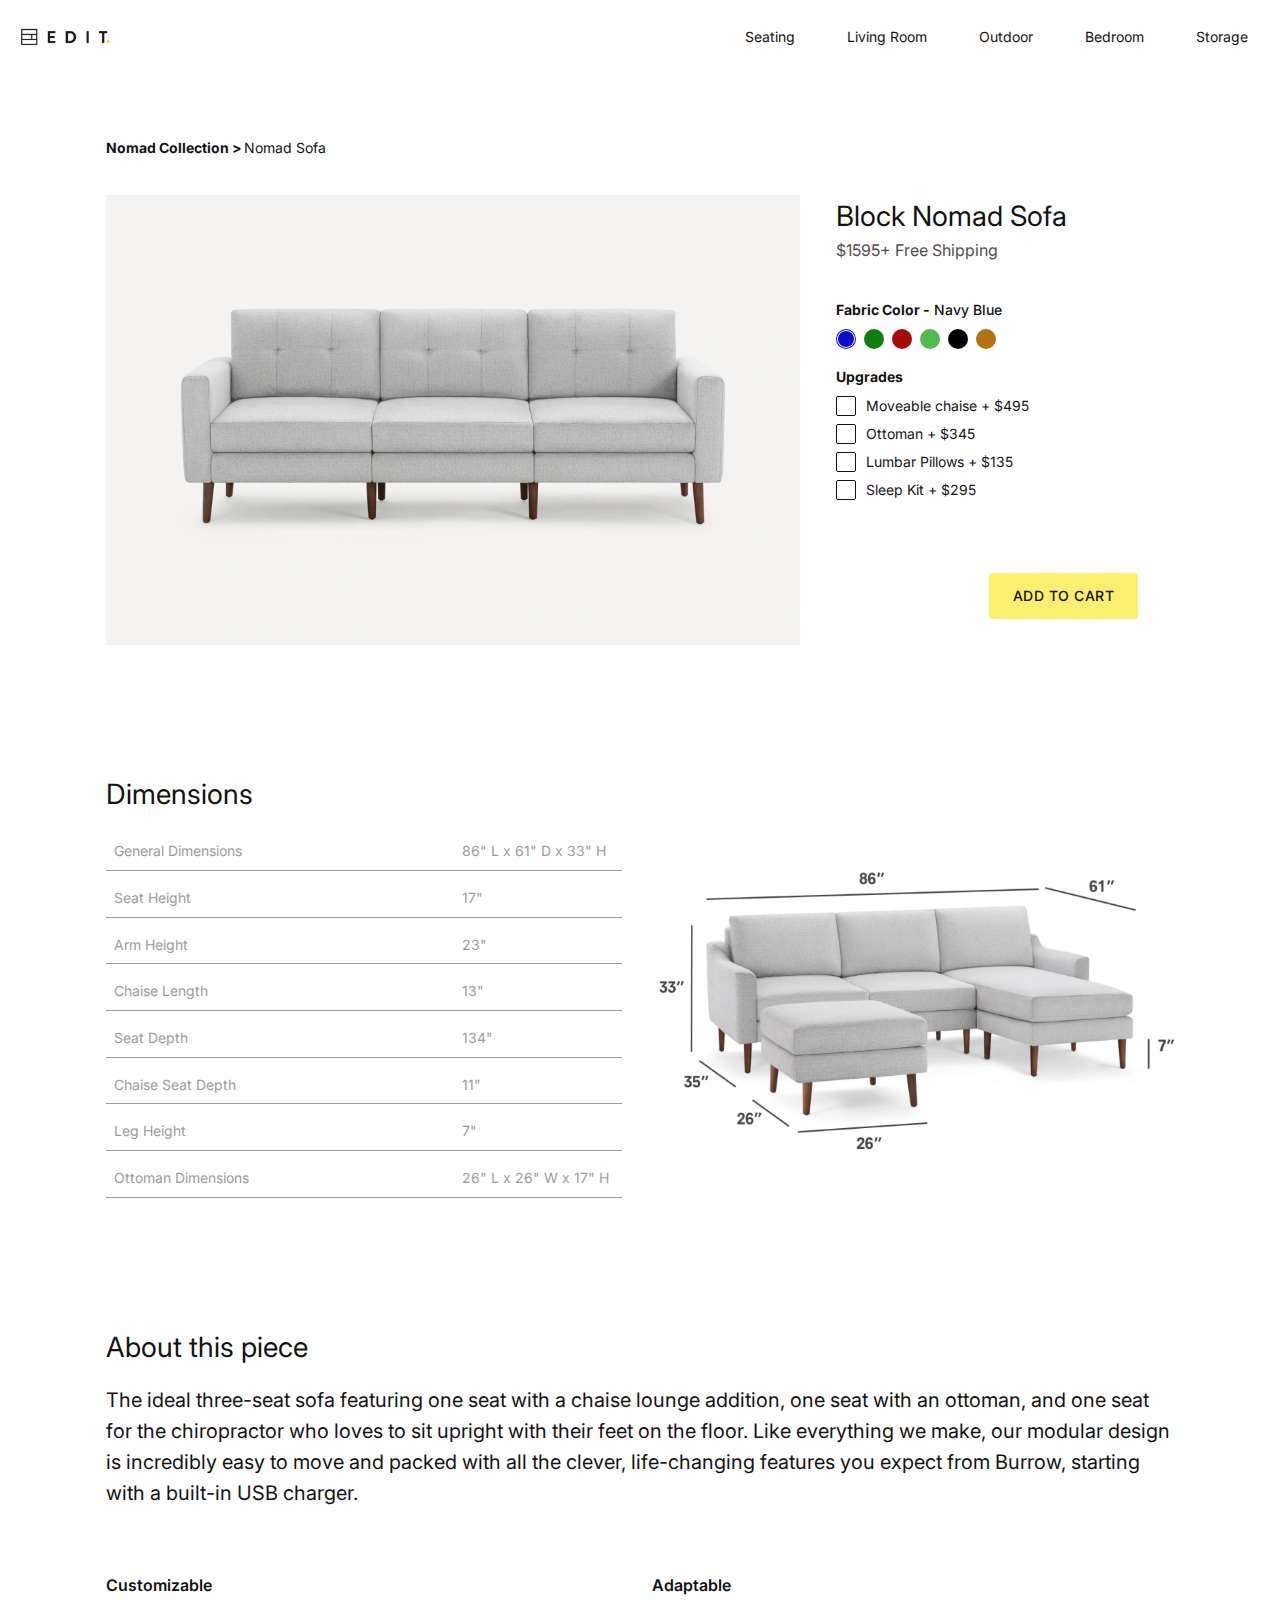
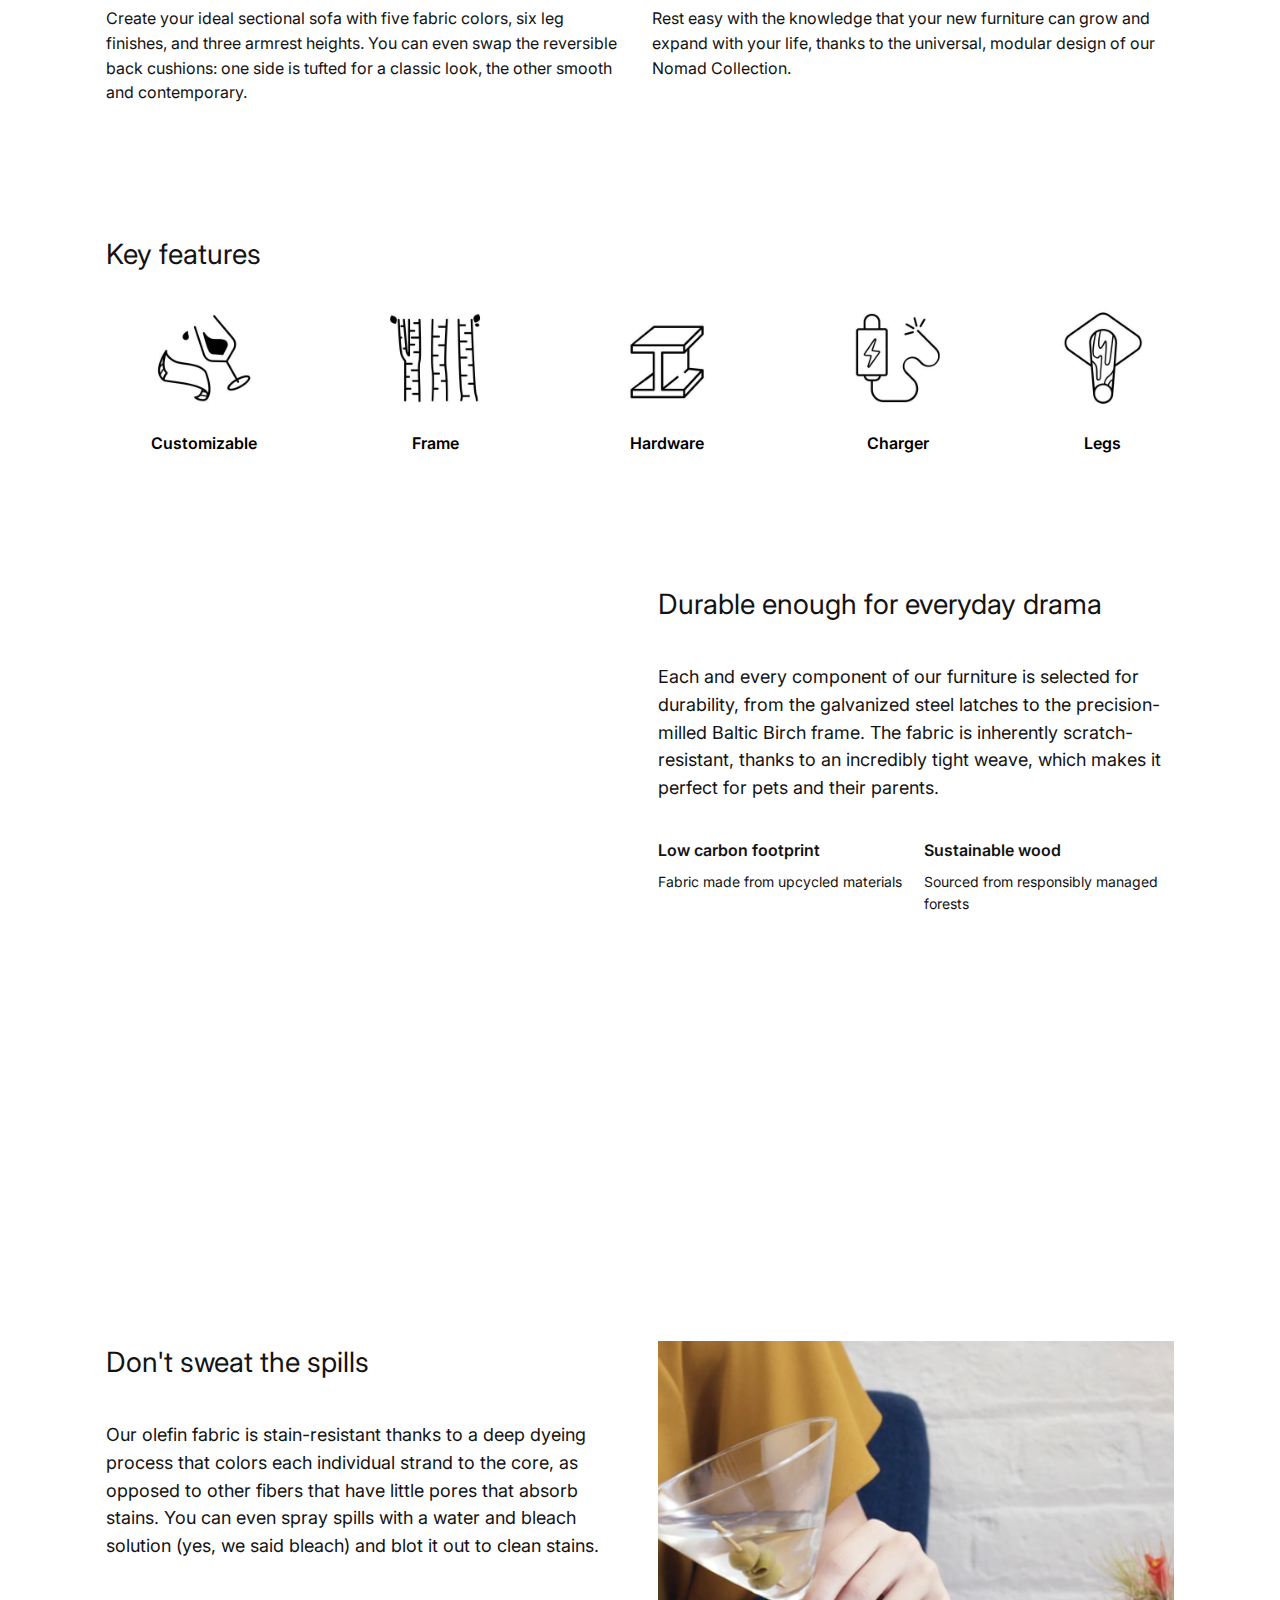
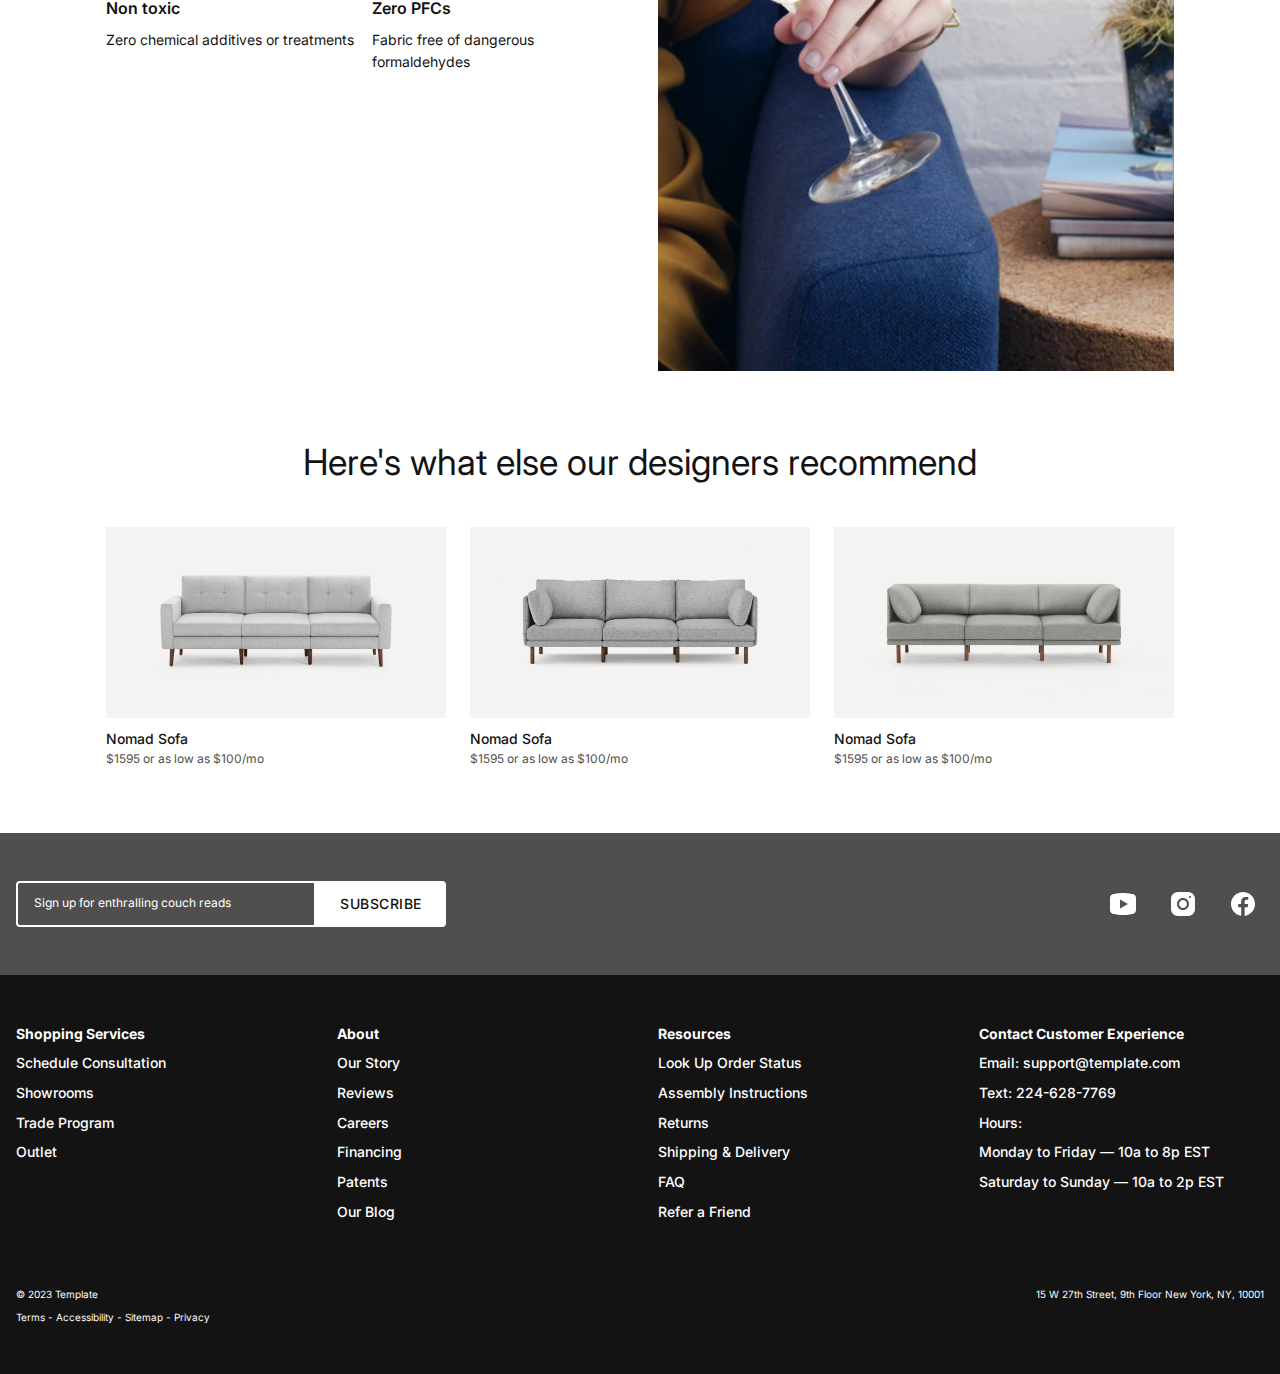
==== ecommerce_homepage/product-page.html @ 5709c788 "feat: part exercicio 2" ====
<!DOCTYPE html>
<html lang="en">
  <head>
    <meta charset="UTF-8" />
    <meta name="viewport" content="width=device-width, initial-scale=1.0" />
    <title>Sofa Archive Page Loja Online</title>
    <link rel="stylesheet" href="./css/style.css" />
    <link rel="stylesheet" href="https://cdnjs.cloudflare.com/ajax/libs/font-awesome/6.4.2/css/all.min.css" integrity="sha512-z3gLpd7yknf1YoNbCzqRKc4qyor8gaKU1qmn+CShxbuBusANI9QpRohGBreCFkKxLhei6S9CQXFEbbKuqLg0DA==" crossorigin="anonymous" referrerpolicy="no-referrer" />
    <link rel="icon" type="image/x-icon" href="assets/favicon.ico">
  </head>
  <body>
    <!-- HEADER -->
    <header>
      <nav class="nav container--l f-row container-fluid f-align-center f-justify-space bg-white pad-tb-xs">
        <div class="nav__logo-wrapper">
            <a href="/loja/">
                <picture>
                  <img src="./assets/edit-extended-logo.png" alt="loja online de produtos de beleza" class="nav__logo" />
                </picture>
            </a>
        </div>
        <button class="nav__mobile-toggle" aria-controls="primary-navigation" aria-expanded="false">
          <img class="icon-hamburger" src="./assets/icon-hamburger.svg" alt="" aria-hidden="true">
        </button>
        <div class="nav__menu-wrapper f-row f-justify-end gap-m" id="primary-navigation">
          <a href="#" class="nav__link text-s text-dark">Seating<i class="fa-solid fa-chevron-down margin-rl-xxs"></i></a>
          <a href="#" class="nav__link text-s text-dark">Living Room<i class="fa-solid fa-chevron-down margin-rl-xxs"></i></a>
          <a href="#" class="nav__link text-s text-dark">Outdoor<i class="fa-solid fa-chevron-down margin-rl-xxs"></i></a>
          <a href="#" class="nav__link text-s text-dark">Bedroom<i class="fa-solid fa-chevron-down margin-rl-xxs"></i></a>
          <a href="#" class="nav__link text-s text-dark">Storage<i class="fa-solid fa-chevron-down margin-rl-xxs"></i></a>
        </div>
      </nav>
    </header>
    <!-- MAIN -->
    <main class="main-container">
      <!-- Product Card -->
      <section class="product container container-fluid bg-white f-col f-wrap gap-m pad-tb-xl">
        <div class="product__breadcrumbs-wrapper f-row f-justify-start">
            <a href="/loja/archive-page.html" class="product__breadcrumb product__breadcrumb--link"><p>Nomad Collection ></p></a>
            <p class="product__breadcrumb">Nomad Sofa</p>
        </div>
        <div class="product__wrapper f-row f-wrap f-justify-start gap-m">
            <div class="product__img-container col-lg-8 col-md-12 f-col f-justify-end f-align-start">
              <div class="product__img-wrapper col-lg-8 col-md-12 f-col f-justify-end f-align-start">
                  <img src="./assets/products/1/product-hover.webp" alt="" class="product__img product__img--hover">
                  <img src="./assets/products/1/product.webp" alt="" class="product__img">
              </div>
            </div>
            <div class="product__content col-lg-4 col-md-12 f-col f-justify-start f-align-start">
              <h1 class="product__title text-al-left text-w400 text-xxl text-dark">Block Nomad Sofa</h1>
              <h2 class="product__price text-al-left text-w400 text-m text-dark--light">$1595+ Free Shipping</h2>
              <p class="product__addon-title-price text-al-left text-w400 text-xxs text-dark text-w500" id="chaise-title">+ $495</p>
              <p class="product__addon-title-price text-al-left text-w400 text-xxs text-dark text-w500" id="ottoman-title">+ $345</p>
              <p class="product__addon-title-price text-al-left text-w400 text-xxs text-dark text-w500" id="lumbar-title">+ $135</p>
              <p class="product__addon-title-price text-al-left text-w400 text-xxs text-dark text-w500" id="sleep-title">+ $295</p>
              <div class="product__color-variations-wrapper f-row gap-xxs margin-bot-s margin-top-m">
                <div class="product__color-variation">
                  <p color="blue" class="product__color-variation-label text-s text-dark text-w500 margin-bot-xxs"><span class="text-w700">Fabric Color -</span> Navy Blue</p>
                  <p color="dark-green" class="product__color-variation-label text-s text-dark text-w500 margin-bot-xxs"><span class="text-w700">Fabric Color -</span> Dark Green</p>
                  <p color="red" class="product__color-variation-label text-s text-dark text-w500 margin-bot-xxs"><span class="text-w700">Fabric Color -</span> Bluevelt Red</p>
                  <p color="green" class="product__color-variation-label text-s text-dark text-w500 margin-bot-xxs"><span class="text-w700">Fabric Color -</span> Grass Green</p>
                  <p color="black" class="product__color-variation-label text-s text-dark text-w500 margin-bot-xxs"><span class="text-w700">Fabric Color -</span> Midnight</p>
                  <p color="coffee" class="product__color-variation-label text-s text-dark text-w500 margin-bot-xxs"><span class="text-w700">Fabric Color -</span> Expresso</p>
                  <div class="product__color-variation__color-inputs">
                    <input type="radio" name="product__color-input" id="blue" checked>
                    <input type="radio" name="product__color-input" id="dark-green">
                    <input type="radio" name="product__color-input" id="red">
                    <input type="radio" name="product__color-input" id="green">
                    <input type="radio" name="product__color-input" id="black">
                    <input type="radio" name="product__color-input" id="coffee">
                  </div>
                </div>
              </div>
              <div class="product__addons flex-col f-justify-start f-align-start margin-bot-l">
                <p class="product__addons-title text-s text-dark text-w700 margin-bot-xxs">Upgrades</p>
                <div class="product__addons-checkbox-wrapper f-col gap-xxs">
                  <div class="product__addons-checkbox">
                    <input type="checkbox" name="chaise" id="chaise">
                    <label for="chaise" class="text-s text-dark line-height-d">Moveable chaise + $495</label>
                  </div>
                  <div class="product__addons-checkbox">
                    <input type="checkbox" name="ottoman" id="ottoman">
                    <label for="ottoman" class="text-s text-dark line-height-d">Ottoman + $345</label>
                  </div>
                  <div class="product__addons-checkbox">
                    <input type="checkbox" name="lumbar" id="lumbar">
                    <label for="lumbar" class="text-s text-dark line-height-d">Lumbar Pillows + $135</label>
                  </div>
                  <div class="product__addons-checkbox">
                    <input type="checkbox" name="sleep" id="sleep">
                    <label for="sleep" class="text-s text-dark line-height-d">Sleep Kit + $295</label>
                  </div>
                </div>
              </div>
              <div class="product__add-to-cart f-row f-justify-end f-align-center col-lg-12">
                <a href="#" class="btn btn-primary">Add to Cart</a>
            </div>
            </div>
        </div>
      </section>
      <!-- Product Details -->
      <section class="product-details container container-fluid bg-white f-col f-wrap gap-xs pad-tb-xl">
        <div class="product-details__title">
          <h3 class="text-xxl text-w400 text-dark">Dimensions</h3>
        </div>
        <div class="product-details__wrapper f-row f-wrap container-fluid gap-m">
          <div class="product-details__meta f-col f-align-start col-lg-6 col-md-12 gap-xxs">
            <div class="product-details__meta-wrapper f-row f-justify-start container-fluid pad-tb-xxs gap-xxs f-wrap">
              <p class="product-details__detail pad-rl-xxs text-s text-grey text-w400 col-lg-8 col-md-12">General Dimensions</p>
              <p class="product-details__value pad-rl-xxs text-s text-grey text-w400 col-lg-4 col-md-12">86" L x 61" D x 33" H</p>
            </div>
            <div class="product-details__meta-wrapper f-row f-justify-start container-fluid pad-tb-xxs gap-xxs f-wrap">
              <p class="product-details__detail pad-rl-xxs text-s text-grey text-w400 col-lg-8 col-md-12">Seat Height</p>
              <p class="product-details__value pad-rl-xxs text-s text-grey text-w400 col-lg-4 col-md-12">17"</p>
            </div>
            <div class="product-details__meta-wrapper f-row f-justify-start container-fluid pad-tb-xxs gap-xxs f-wrap">
              <p class="product-details__detail pad-rl-xxs text-s text-grey text-w400 col-lg-8 col-md-12">Arm Height</p>
              <p class="product-details__value pad-rl-xxs text-s text-grey text-w400 col-lg-4 col-md-12">23"</p>
            </div>
            <div class="product-details__meta-wrapper f-row f-justify-start container-fluid pad-tb-xxs gap-xxs f-wrap">
              <p class="product-details__detail pad-rl-xxs text-s text-grey text-w400 col-lg-8 col-md-12">Chaise Length</p>
              <p class="product-details__value pad-rl-xxs text-s text-grey text-w400 col-lg-4 col-md-12">13"</p>
            </div>
            <div class="product-details__meta-wrapper f-row f-justify-start container-fluid pad-tb-xxs gap-xxs f-wrap">
              <p class="product-details__detail pad-rl-xxs text-s text-grey text-w400 col-lg-8 col-md-12">Seat Depth</p>
              <p class="product-details__value pad-rl-xxs text-s text-grey text-w400 col-lg-4 col-md-12">134"</p>
            </div>
            <div class="product-details__meta-wrapper f-row f-justify-start container-fluid pad-tb-xxs gap-xxs f-wrap">
              <p class="product-details__detail pad-rl-xxs text-s text-grey text-w400 col-lg-8 col-md-12">Chaise Seat Depth</p>
              <p class="product-details__value pad-rl-xxs text-s text-grey text-w400 col-lg-4 col-md-12">11”</p>
            </div>
            <div class="product-details__meta-wrapper f-row f-justify-start container-fluid pad-tb-xxs gap-xxs f-wrap">
              <p class="product-details__detail pad-rl-xxs text-s text-grey text-w400 col-lg-8 col-md-12">Leg Height</p>
              <p class="product-details__value pad-rl-xxs text-s text-grey text-w400 col-lg-4 col-md-12">7"</p>
            </div>
            <div class="product-details__meta-wrapper f-row f-justify-start container-fluid pad-tb-xxs gap-xxs f-wrap">
              <p class="product-details__detail pad-rl-xxs text-s text-grey text-w400 col-lg-8 col-md-12">Ottoman Dimensions</p>
              <p class="product-details__value pad-rl-xxs text-s text-grey text-w400 col-lg-4 col-md-12">26" L x 26" W x 17" H</p>
            </div>
          </div>
          <div class="product-details__img-wrapper col-lg-6 col-md-12">
              <img src="./assets/product-details.webp" alt="" class="product-details__img--hover">
              <img src="./assets/product-details-2.png" alt="" class="product-details__img">
          </div>
        </div>
      </section>
      <!-- Product Benefits -->
      <section class="product-benefits container container-fluid f-col gap-xs pad-tb-xl">
        <div class="product-benefits__about f-col gap-xs">
          <h5 class="text-xxl text-w400 text-dark">About this piece</h5>
          <p class="text-xl text-w400 text-dark margin-bot-l">The ideal three-seat sofa featuring one seat with a chaise lounge addition, one seat with an ottoman, and one seat for the chiropractor who loves to sit upright with their feet on the floor. Like everything we make, our modular design is incredibly easy to move and packed with all the clever, life-changing features you expect from Burrow, starting with a built-in USB charger.</p>
          <div class="product-benefits__about-container f-row f-wrap gap-s">
            <div class="product-benefits__about-wrapper f-col col-lg-6 col-md-12 gap-xxs">
              <p class="text-m text-w600 text-dark">Customizable</p>
              <p class="text-m text-w400 text-dark">Create your ideal sectional sofa with five fabric colors, six leg finishes, and three armrest heights. You can even swap the reversible back cushions: one side is tufted for a classic look, the other smooth and contemporary.</p>
            </div>
            <div class="product-benefits__about-wrapper f-col col-lg-6 col-md-12 gap-xxs">
              <p class="text-m text-w600 text-dark">Adaptable</p>
              <p class="text-m text-w400 text-dark">Rest easy with the knowledge that your new furniture can grow and expand with your life, thanks to the universal, modular design of our Nomad Collection.</p>
            </div>
          </div>
        </div>
      </section>
      <!-- Product Key Features -->
      <section class="product-key-features container container-fluid f-col gap-xs pad-tb-xl">
        <h5 class="text-xxl text-w400 text-dark">Key features</h5>
        <div class="product-key-features__container f-row f-wrap">
          <div class="product-key-features__wrapper f-col col-lg-2 col-md-6 gap-xxs f-align-center">
            <img src="./assets/icon-2.webp" alt="" class="product-key-features__icon">
            <p class="text-m text-w600">Customizable</p>
          </div>
          <div class="product-key-features__wrapper f-col col-lg-2 col-md-6 gap-xxs f-align-center">
            <img src="./assets/icon-3.webp" alt="" class="product-key-features__icon">
            <p class="text-m text-w600">Frame</p>
          </div>
          <div class="product-key-features__wrapper f-col col-lg-2 col-md-6 gap-xxs f-align-center">
            <img src="./assets/icon-4.webp" alt="" class="product-key-features__icon">
            <p class="text-m text-w600">Hardware</p>
          </div>
          <div class="product-key-features__wrapper f-col col-lg-2 col-md-6 gap-xxs f-align-center">
            <img src="./assets/icon-1.webp" alt="" class="product-key-features__icon">
            <p class="text-m text-w600">Charger</p>
          </div>
          <div class="product-key-features__wrapper f-col col-lg-2 col-md-6 gap-xxs f-align-center">
            <img src="./assets/icon-5.webp" alt="" class="product-key-features__icon">
            <p class="text-m text-w600">Legs</p>
          </div>
        </div>
      </section>
      <!-- Product Benefits Cards 2 Collumns Cards -->
      <section class="product-benefits-card container container-fluid f-row gap-m pad-tb-xl f-wrap">
        <div class="product-benefits-card__video-wrapper f-row col-lg-6 col-md-12">
            <video autoplay loop muted alt="couple buying first home" src="assets/product-video-1.mp4" class="product-benefits-card__video"></video>
        </div>
        <div class="product-benefits-card__content-wrapper f-col gap-m col-lg-6 col-md-12">
          <h5 class="text-xxl text-w400 text-dark">Durable enough for everyday drama</h5>
          <p class="text-l text-w400 text-dark">Each and every component of our furniture is selected for durability, from the galvanized steel latches to the precision-milled Baltic Birch frame. The fabric is inherently scratch-resistant, thanks to an incredibly tight weave, which makes it perfect for pets and their parents.</p>
          <div class="product-benefits-card__benefits-container f-row f-wrap gap-xs f-justify-space">
            <div class="product-benefits-card__benefits-wrapper f-col gap-xxs col-lg-6 col-md-12">
              <h6 class="text-m text-dark text-w600">Low carbon footprint</h6>
              <p class="text-s text-dark text-w400">Fabric made from upcycled materials</p>
            </div>
            <div class="product-benefits-card__benefits-wrapper f-col gap-xxs col-lg-6 col-md-12">
              <h6 class="text-m text-dark text-w600">Sustainable wood</h6>
              <p class="text-s text-dark text-w400">Sourced from responsibly managed forests</p>
            </div>
          </div>
        </div>
      </section>
      <section class="product-benefits-card--hide-mb container container-fluid f-row gap-m pad-tb-xl f-wrap">
        <div class="product-benefits-card__video-wrapper--order-2 f-row col-lg-6 col-md-12">
            <video autoplay loop muted alt="couple buying first home" src="assets/product-video-2.mp4" class="product-benefits-card__video"></video>
        </div>
        <div class="product-benefits-card__content-wrapper--order-1 f-col gap-m col-lg-6 col-md-12">
          <h5 class="text-xxl text-w400 text-dark">Don't sweat the spills</h5>
          <p class="text-l text-w400 text-dark">Our olefin fabric is stain-resistant thanks to a deep dyeing process that colors each individual strand to the core, as opposed to other fibers that have little pores that absorb stains. You can even spray spills with a water and bleach solution (yes, we said bleach) and blot it out to clean stains.</p>
          <div class="product-benefits-card__benefits-container f-row f-wrap gap-xs f-justify-space">
            <div class="product-benefits-card__benefits-wrapper f-col gap-xxs col-lg-6 col-md-12">
              <h6 class="text-m text-dark text-w600">Non toxic</h6>
              <p class="text-s text-dark text-w400">Zero chemical additives or treatments</p>
            </div>
            <div class="product-benefits-card__benefits-wrapper f-col gap-xxs col-lg-6 col-md-12">
              <h6 class="text-m text-dark text-w600">Zero PFCs</h6>
              <p class="text-s text-dark text-w400">Fabric free of dangerous formaldehydes</p>
            </div>
          </div>
        </div>
      </section>
      <!-- Related Produtcts -->
      <section class="related-products-grid container f-col f-align-center pad-bot-xl gap-m">
        <h6 class="related-products-grid__title text-xxxl text-dark text-w400 text-al-center">Here's what else our designers recommend</h6>
        <div class="related-products-grid__cards f-row gap-s f-wrap">
          <div class="related-products-grid__card col-lg-4 col-md-12 f-col f-justify-end f-align-start">
            <a href="/loja/product-page.html" class="related-products-grid__card-wrapper f-col">
              <div class="related-products-grid__card-img-wrapper">
                <img src="./assets/products/1/product.webp" alt="" class="related-products-grid__img">
                <img src="./assets/products/1/product-hover.webp" alt="" class="related-products-grid__img related-products-grid__img--hover">
              </div>
              <div class="related-products-grid__content">
                <h4 class="related-products-grid__card-title text-s text-dark text-w500">Nomad Sofa</h5>
                <p class="related-products-grid__card-title text-xs text-dark--light text-w400">$1595 or as low as $100/mo</p>
              </div>
            </a>
          </div>
          <div class="related-products-grid__card col-lg-4 col-md-12 f-col f-justify-end f-align-start">
            <a href="/loja/product-page.html" class="related-products-grid__card-wrapper f-col">
              <div class="related-products-grid__card-img-wrapper">
                <img src="./assets/products/2/product.webp" alt="" class="related-products-grid__img">
                <img src="./assets/products/2/product-hover.webp" alt="" class="related-products-grid__img related-products-grid__img--hover">
              </div>
              <div class="related-products-grid__content">
                <h4 class="related-products-grid__card-title text-s text-dark text-w500">Nomad Sofa</h5>
                <p class="related-products-grid__card-title text-xs text-dark--light text-w400">$1595 or as low as $100/mo</p>
              </div>
            </a>
          </div>
          <div class="related-products-grid__card col-lg-4 col-md-12 f-col f-justify-end f-align-start">
            <a href="/loja/product-page.html" class="related-products-grid__card-wrapper f-col">
              <div class="related-products-grid__card-img-wrapper">
                <img src="./assets/products/3/product.webp" alt="" class="related-products-grid__img">
                <img src="./assets/products/3/product-hover.webp" alt="" class="related-products-grid__img related-products-grid__img--hover">
              </div>
              <div class="related-products-grid__content">
                <h4 class="related-products-grid__card-title text-s text-dark text-w500">Nomad Sofa</h5>
                <p class="related-products-grid__card-title text-xs text-dark--light text-w400">$1595 or as low as $100/mo</p>
              </div>
            </a>
          </div>
        </div>
      </section>
    </main>
    <!-- FOOTER -->
    <footer class="main-container">
      <div class="footer-newsletter container-fluid bg-dark--light pad-tb-l f-row f-justify-center">
        <div class="footer-newsletter__wrapper container--l container-fluid f-row f-justify-space f-align-center">
          <form class="footer-newsletter__email f-row f-wrap">
            <input type="email" name="email" id="email" placeholder="Sign up for enthralling couch reads" class="footer-newsletter__input">
            <button type="submit" class="footer-newsletter__btn btn btn-white">Subscribe</button>
          </form>
          <div class="footer-newsletter__social-wrapper f-row f-justify-end gap-s">
            <div class="footer-newsletter__social-icon youtube-icon">
              <a href="#">
                <svg xmlns="http://www.w3.org/2000/svg" xmlns:xlink="http://www.w3.org/1999/xlink" viewBox="0,0,256,256" width="30px" height="30px" fill-rule="nonzero"><g fill-opacity="0" fill="#dddddd" fill-rule="nonzero" stroke="none" stroke-width="1" stroke-linecap="butt" stroke-linejoin="miter" stroke-miterlimit="10" stroke-dasharray="" stroke-dashoffset="0" font-family="none" font-weight="none" font-size="none" text-anchor="none" style="mix-blend-mode: normal"><path d="M0,256v-256h256v256z" id="bgRectangle"></path></g><g fill="#ffffff" fill-rule="nonzero" stroke="none" stroke-width="1" stroke-linecap="butt" stroke-linejoin="miter" stroke-miterlimit="10" stroke-dasharray="" stroke-dashoffset="0" font-family="none" font-weight="none" font-size="none" text-anchor="none" style="mix-blend-mode: normal"><g transform="scale(8.53333,8.53333)"><path d="M15,4c-4.186,0 -9.61914,1.04883 -9.61914,1.04883l-0.01367,0.01563c-1.90652,0.30491 -3.36719,1.94317 -3.36719,3.93555v6v0.00195v5.99805v0.00195c0.00384,1.96564 1.4353,3.63719 3.37695,3.94336l0.00391,0.00586c0,0 5.43314,1.05078 9.61914,1.05078c4.186,0 9.61914,-1.05078 9.61914,-1.05078l0.00195,-0.00195c1.94389,-0.30554 3.37683,-1.97951 3.37891,-3.94727v-0.00195v-5.99805v-0.00195v-6c-0.00288,-1.96638 -1.43457,-3.63903 -3.37695,-3.94531l-0.00391,-0.00586c0,0 -5.43314,-1.04883 -9.61914,-1.04883zM12,10.39844l8,4.60156l-8,4.60156z"></path></g></g></svg>
              </a>
            </div>
            <div class="footer-newsletter__social-icon fa-instagram">
              <a href="#">
                <svg xmlns="http://www.w3.org/2000/svg" xmlns:xlink="http://www.w3.org/1999/xlink" viewBox="0,0,256,256" width="30px" height="30px" fill-rule="nonzero"><g fill-opacity="0" fill="#000000" fill-rule="nonzero" stroke="none" stroke-width="1" stroke-linecap="butt" stroke-linejoin="miter" stroke-miterlimit="10" stroke-dasharray="" stroke-dashoffset="0" font-family="none" font-weight="none" font-size="none" text-anchor="none" style="mix-blend-mode: normal"><path d="M0,256v-256h256v256z" id="bgRectangle"></path></g><g fill="#ffffff" fill-rule="nonzero" stroke="none" stroke-width="1" stroke-linecap="butt" stroke-linejoin="miter" stroke-miterlimit="10" stroke-dasharray="" stroke-dashoffset="0" font-family="none" font-weight="none" font-size="none" text-anchor="none" style="mix-blend-mode: normal"><g transform="scale(8.53333,8.53333)"><path d="M9.99805,3c-3.859,0 -6.99805,3.14195 -6.99805,7.00195v10c0,3.859 3.14195,6.99805 7.00195,6.99805h10c3.859,0 6.99805,-3.14195 6.99805,-7.00195v-10c0,-3.859 -3.14195,-6.99805 -7.00195,-6.99805zM22,7c0.552,0 1,0.448 1,1c0,0.552 -0.448,1 -1,1c-0.552,0 -1,-0.448 -1,-1c0,-0.552 0.448,-1 1,-1zM15,9c3.309,0 6,2.691 6,6c0,3.309 -2.691,6 -6,6c-3.309,0 -6,-2.691 -6,-6c0,-3.309 2.691,-6 6,-6zM15,11c-2.20914,0 -4,1.79086 -4,4c0,2.20914 1.79086,4 4,4c2.20914,0 4,-1.79086 4,-4c0,-2.20914 -1.79086,-4 -4,-4z"></path></g></g></svg>
              </a>
            </div>
            <div class="footer-newsletter__social-icon facebook-icon">
              <a href="#">
                <svg xmlns="http://www.w3.org/2000/svg" xmlns:xlink="http://www.w3.org/1999/xlink" viewBox="0,0,256,256" width="30px" height="30px" fill-rule="nonzero"><g fill="#ffffff" fill-rule="nonzero" stroke="none" stroke-width="1" stroke-linecap="butt" stroke-linejoin="miter" stroke-miterlimit="10" stroke-dasharray="" stroke-dashoffset="0" font-family="none" font-weight="none" font-size="none" text-anchor="none" style="mix-blend-mode: normal"><g transform="scale(8.53333,8.53333)"><path d="M15,3c-6.627,0 -12,5.373 -12,12c0,6.016 4.432,10.984 10.206,11.852v-8.672h-2.969v-3.154h2.969v-2.099c0,-3.475 1.693,-5 4.581,-5c1.383,0 2.115,0.103 2.461,0.149v2.753h-1.97c-1.226,0 -1.654,1.163 -1.654,2.473v1.724h3.593l-0.487,3.154h-3.106v8.697c5.857,-0.794 10.376,-5.802 10.376,-11.877c0,-6.627 -5.373,-12 -12,-12z"></path></g></g></svg>
              </a>
            </div>
        </div>
        </div>
      </div>
      <div class="footer-content container-fluid bg-dark pad-tb-l f-col f-align-center gap-xl">
        <div class="footer-content__footer-nav f-row f-justify-space f-wrap gap-m container--l container-fluid">
          <div class="footer-content__nav-wrapper f-col f-align-start gap-xxs col-lg-3 col-md-12">
            <a href="#" class="footer-content__nav-link text-s text-white text-w700">Shopping Services</a>
            <a href="#" class="footer-content__nav-link text-s text-white text-w500">Schedule Consultation</a>
            <a href="#" class="footer-content__nav-link text-s text-white text-w500">Showrooms</a>
            <a href="#" class="footer-content__nav-link text-s text-white text-w500">Trade Program</a>
            <a href="#" class="footer-content__nav-link text-s text-white text-w500">Outlet</a>
          </div>
          <div class="footer-content__nav-wrapper f-col f-align-start gap-xxs col-lg-3 col-md-12">
            <a href="#" class="footer-content__nav-link text-s text-white text-w700">About</a>
            <a href="#" class="footer-content__nav-link text-s text-white text-w500">Our Story</a>
            <a href="#" class="footer-content__nav-link text-s text-white text-w500">Reviews</a>
            <a href="#" class="footer-content__nav-link text-s text-white text-w500">Careers</a>
            <a href="#" class="footer-content__nav-link text-s text-white text-w500">Financing</a>
            <a href="#" class="footer-content__nav-link text-s text-white text-w500">Patents</a>
            <a href="#" class="footer-content__nav-link text-s text-white text-w500">Our Blog</a>
          </div>
          <div class="footer-content__nav-wrapper f-col f-align-start gap-xxs col-lg-3 col-md-12">
            <a href="#" class="footer-content__nav-link text-s text-white text-w700">Resources</a>
            <a href="#" class="footer-content__nav-link text-s text-white text-w500">Look Up Order Status</a>
            <a href="#" class="footer-content__nav-link text-s text-white text-w500">Assembly Instructions</a>
            <a href="#" class="footer-content__nav-link text-s text-white text-w500">Returns</a>
            <a href="#" class="footer-content__nav-link text-s text-white text-w500">Shipping & Delivery</a>
            <a href="#" class="footer-content__nav-link text-s text-white text-w500">FAQ</a>
            <a href="#" class="footer-content__nav-link text-s text-white text-w500">Refer a Friend </a>
          </div>
          <div class="footer-content__nav-wrapper f-col f-align-start gap-xxs col-lg-3 col-md-12">
            <a href="#" class="footer-content__nav-link text-s text-white text-w700">Contact Customer Experience</a>
            <a href="#" class="footer-content__nav-link text-s text-white text-w500">Email: support@template.com</a>
            <a href="#" class="footer-content__nav-link text-s text-white text-w500">Text: 224-628-7769</a>
            <p class="text-s text-white text-w500">Hours:</p>
            <p class="text-s text-white text-w500">Monday to Friday — 10a to 8p EST</p>
            <p class="text-s text-white text-w500">Saturday to Sunday — 10a to 2p EST</p>
          </div>
        </div>
        <div class="footer-content__bottom f-row f-justify-space container--l container-fluid">
          <div class="footer-content__copyright f-col gap-xxs">
            <p class="text-xxs text-white text-w400">© 2023 Template</p>
            <div class="footer-content__copyright-link text-white text-w400"><a href="#">Terms</a> - <a href="#">Accessibility</a> - <a href="#">Sitemap</a> - <a href="#">Privacy</a></div>
          </div>
          <div class="footer-content__street text-xxs text-white text-w400">15 W 27th Street, 9th Floor New York, NY, 10001</div>
      </div>
    </footer>
    <script src="./js/main.js"></script>
  </body>
</html>
---- ecommerce_homepage/css/style.css ----
/* 
----------------------------------------
RESET
----------------------------------------
*/
@import url("https://fonts.googleapis.com/css2?family=Inter:wght@300;400;500;600;700&display=swap");
html {
  font-size: 62.5%;
}

*, *::before, *::after {
  box-sizing: border-box;
}

* {
  margin: 0;
  padding: 0;
  border: 0;
  vertical-align: baseline;
}

body {
  line-height: 1.55;
  -webkit-font-smoothing: antialiased;
}

body,
main,
header,
footer,
section {
  width: 100%;
}

img, picture, video, canvas, svg {
  display: block;
  height: auto;
  max-width: 100%;
  font-style: italic;
}

input, button, textarea, select {
  font: inherit;
}

p, h1, h2, h3, h4, h5, h6 {
  overflow-wrap: break-word;
}

/*Links*/
* {
  transition: 0.4s all ease-in-out;
}

a {
  text-decoration: none;
  cursor: pointer;
}

/* HTML5 display-role reset for older browsers */
article,
aside,
details,
figcaption,
figure,
footer,
header,
hgroup,
menu,
nav,
section,
main {
  display: flex;
  justify-content: center;
  margin: 0 auto;
}

ol,
ul {
  list-style: none;
}

blockquote,
q {
  quotes: none;
}

blockquote:before,
blockquote:after,
q:before,
q:after {
  content: "";
  content: none;
}

table {
  border-collapse: collapse;
  border-spacing: 0;
}

/* 
----------------------------------------
UTILITIES
----------------------------------------
*/
/*
Layout
*/
.container {
  max-width: 1100px;
  padding: 0 1.6rem;
}
.container--l {
  padding: 0 1.6rem;
  max-width: 1298px;
}
.container-fluid {
  width: 100%;
}

.main-container {
  display: flex;
  flex-direction: column;
  align-items: center;
}

.col-lg-1 {
  width: calc(8.3333333333% - 3.6rem);
  flex-grow: 1;
}

.col-lg-2 {
  width: calc(16.6666666667% - 3.6rem);
  flex-grow: 1;
}

.col-lg-3 {
  width: calc(25% - 3.6rem);
  flex-grow: 1;
}

.col-lg-4 {
  width: calc(33.3333333333% - 3.6rem);
  flex-grow: 1;
}

.col-lg-5 {
  width: calc(41.6666666667% - 3.6rem);
  flex-grow: 1;
}

.col-lg-6 {
  width: calc(50% - 3.6rem);
  flex-grow: 1;
}

.col-lg-7 {
  width: calc(58.3333333333% - 3.6rem);
  flex-grow: 1;
}

.col-lg-8 {
  width: calc(66.6666666667% - 3.6rem);
  flex-grow: 1;
}

.col-lg-9 {
  width: calc(75% - 3.6rem);
  flex-grow: 1;
}

.col-lg-10 {
  width: calc(83.3333333333% - 3.6rem);
  flex-grow: 1;
}

.col-lg-11 {
  width: calc(91.6666666667% - 3.6rem);
  flex-grow: 1;
}

.col-lg-12 {
  width: calc(100% - 3.6rem);
  flex-grow: 1;
}

@media screen and (max-width: 768px) {
  .col-md-1 {
    width: calc(8.3333333333% - 1.6rem);
    flex-grow: 1;
  }
  .col-md-2 {
    width: calc(16.6666666667% - 1.6rem);
    flex-grow: 1;
  }
  .col-md-3 {
    width: calc(25% - 1.6rem);
    flex-grow: 1;
  }
  .col-md-4 {
    width: calc(33.3333333333% - 1.6rem);
    flex-grow: 1;
  }
  .col-md-5 {
    width: calc(41.6666666667% - 1.6rem);
    flex-grow: 1;
  }
  .col-md-6 {
    width: calc(50% - 1.6rem);
    flex-grow: 1;
  }
  .col-md-7 {
    width: calc(58.3333333333% - 1.6rem);
    flex-grow: 1;
  }
  .col-md-8 {
    width: calc(66.6666666667% - 1.6rem);
    flex-grow: 1;
  }
  .col-md-9 {
    width: calc(75% - 1.6rem);
    flex-grow: 1;
  }
  .col-md-10 {
    width: calc(83.3333333333% - 1.6rem);
    flex-grow: 1;
  }
  .col-md-11 {
    width: calc(91.6666666667% - 1.6rem);
    flex-grow: 1;
  }
  .col-md-12 {
    width: calc(100% - 1.6rem);
    flex-grow: 1;
  }
}
.f-row {
  display: flex;
  gap: 3.6rem;
}

.f-col {
  display: flex;
  flex-direction: column;
  gap: 3.6rem;
}

@media screen and (max-width: 768px) {
  .f-row {
    gap: 1.6rem;
  }
  .f-col {
    gap: 1.6rem;
  }
}
.f-wrap {
  flex-wrap: wrap;
}

.f-grow {
  flex-grow: 1;
}

.f-justify-end {
  justify-content: flex-end;
}

.f-justify-start {
  justify-content: flex-start;
}

.f-justify-center {
  justify-content: center;
}

.f-justify-space {
  justify-content: space-between;
}

.f-align-end {
  align-items: flex-end;
}

.f-align-start {
  align-items: flex-start;
}

.f-align-center {
  align-items: center;
}

.f-align-space {
  align-items: space-between;
}

.border-radius-s {
  border-radius: 0.2rem;
}

.border-radius-m {
  border-radius: 0.4rem;
}

.border-radius-l {
  border-radius: 0.8rem;
}

/*
Colors
*/
.text-primary {
  color: rgb(252, 238, 110);
}

.bg-primary {
  background-color: rgb(252, 238, 110);
}

.text-primary-hover {
  color: #F7EEE3;
}

.bg-primary-hover {
  background-color: #F7EEE3;
}

.text-secondary {
  color: #f7eee3;
}

.bg-secondary {
  background-color: #f7eee3;
}

.text-dark {
  color: #131313;
}

.bg-dark {
  background-color: #131313;
}

.text-dark--light {
  color: #514f4d;
}

.bg-dark--light {
  background-color: #514f4d;
}

.text-grey {
  color: #9C9C9C;
}

.bg-grey {
  background-color: #9C9C9C;
}

.text-white {
  color: #ffffff;
}

.bg-white {
  background-color: #ffffff;
}

.img-fw {
  -o-object-fit: cover;
     object-fit: cover;
  width: 100%;
}

/*
Padding
*/
.pad-tb-xxs {
  padding-top: 0.8rem;
  padding-bottom: 0.8rem;
}

.pad-top-xxs {
  padding-top: 0.8rem;
}

.pad-bot-xxs {
  padding-bottom: 0.8rem;
}

.pad-rl-xxs {
  padding: 0 0.8rem;
}

.pad-tb-xs {
  padding-top: 1.6rem;
  padding-bottom: 1.6rem;
}

.pad-top-xs {
  padding-top: 1.6rem;
}

.pad-bot-xs {
  padding-bottom: 1.6rem;
}

.pad-rl-xs {
  padding: 0 1.6rem;
}

.pad-tb-s {
  padding-top: 2.4rem;
  padding-bottom: 2.4rem;
}

.pad-top-s {
  padding-top: 2.4rem;
}

.pad-bot-s {
  padding-bottom: 2.4rem;
}

.pad-rl-s {
  padding: 0 2.4rem;
}

.pad-tb-m {
  padding-top: 3.6rem;
  padding-bottom: 3.6rem;
}

.pad-top-m {
  padding-top: 3.6rem;
}

.pad-bot-m {
  padding-bottom: 3.6rem;
}

.pad-rl-m {
  padding: 0 3.6rem;
}

.pad-tb-l {
  padding-top: 4.8rem;
  padding-bottom: 4.8rem;
}

.pad-top-l {
  padding-top: 4.8rem;
}

.pad-bot-l {
  padding-bottom: 4.8rem;
}

.pad-rl-l {
  padding: 0 4.8rem;
}

.pad-tb-xl {
  padding-top: 6.4rem;
  padding-bottom: 6.4rem;
}

.pad-top-xl {
  padding-top: 6.4rem;
}

.pad-bot-xl {
  padding-bottom: 6.4rem;
}

.pad-rl-xl {
  padding: 0 6.4rem;
}

.pad-tb-xxl {
  padding-top: 8.4rem;
  padding-bottom: 8.4rem;
}

.pad-top-xxl {
  padding-top: 8.4rem;
}

.pad-bot-xxl {
  padding-bottom: 8.4rem;
}

.pad-rl-xxl {
  padding: 0 8.4rem;
}

/*
Margin
*/
.margin-tb-xxs {
  margin-top: 0.8rem;
  margin-bottom: 0.8rem;
}

.margin-top-xxs {
  margin-top: 0.8rem;
}

.margin-bot-xxs {
  margin-bottom: 0.8rem;
}

.margin-rl-xxs {
  margin: 0 0.8rem;
}

.margin-tb-xs {
  margin-top: 1.6rem;
  margin-bottom: 1.6rem;
}

.margin-top-xs {
  margin-top: 1.6rem;
}

.margin-bot-xs {
  margin-bottom: 1.6rem;
}

.margin-rl-xs {
  margin: 0 1.6rem;
}

.margin-tb-s {
  margin-top: 2.4rem;
  margin-bottom: 2.4rem;
}

.margin-top-s {
  margin-top: 2.4rem;
}

.margin-bot-s {
  margin-bottom: 2.4rem;
}

.margin-rl-s {
  margin: 0 2.4rem;
}

.margin-tb-m {
  margin-top: 3.6rem;
  margin-bottom: 3.6rem;
}

.margin-top-m {
  margin-top: 3.6rem;
}

.margin-bot-m {
  margin-bottom: 3.6rem;
}

.margin-rl-m {
  margin: 0 3.6rem;
}

.margin-tb-l {
  margin-top: 4.8rem;
  margin-bottom: 4.8rem;
}

.margin-top-l {
  margin-top: 4.8rem;
}

.margin-bot-l {
  margin-bottom: 4.8rem;
}

.margin-rl-l {
  margin: 0 4.8rem;
}

.margin-tb-xl {
  margin-top: 6.4rem;
  margin-bottom: 6.4rem;
}

.margin-top-xl {
  margin-top: 6.4rem;
}

.margin-bot-xl {
  margin-bottom: 6.4rem;
}

.margin-rl-xl {
  margin: 0 6.4rem;
}

.margin-tb-xxl {
  margin-top: 8.4rem;
  margin-bottom: 8.4rem;
}

.margin-top-xxl {
  margin-top: 8.4rem;
}

.margin-bot-xxl {
  margin-bottom: 8.4rem;
}

.margin-rl-xxl {
  margin: 0 8.4rem;
}

@media (max-width: 768px) {
  .margin-tb-l {
    margin-top: 3rem;
    margin-bottom: 3rem;
  }
  .margin-top-l {
    margin-top: 3rem;
  }
  .margin-bot-l {
    margin-bottom: 3rem;
  }
  .margin-rl-l {
    margin: 0 3rem;
  }
  .margin-tb-xl {
    margin-top: 4rem;
    margin-bottom: 4rem;
  }
  .margin-top-xl {
    margin-top: 4rem;
  }
  .margin-bot-xl {
    margin-bottom: 4rem;
  }
  .margin-rl-xl {
    margin: 0 4rem;
  }
  .margin-tb-xxl {
    margin-top: 6rem;
    margin-bottom: 6rem;
  }
  .margin-top-xxl {
    margin-top: 6rem;
  }
  .margin-bot-xxl {
    margin-bottom: 6rem;
  }
  .margin-rl-xxl {
    margin: 0 6rem;
  }
  .margin-tb-xxxl {
    margin-top: 7rem;
    margin-bottom: 7rem;
  }
  .margin-top-xxxl {
    margin-top: 7rem;
  }
  .margin-bot-xxxl {
    margin-bottom: 7rem;
  }
  .margin-rl-xxxl {
    margin: 0 7rem;
  }
}
/*
Gap
*/
.gap-xxs {
  gap: 0.8rem;
}

.gap-xs {
  gap: 1.6rem;
}

.gap-s {
  gap: 2.4rem;
}

.gap-m {
  gap: 3.6rem;
}

.gap-l {
  gap: 4.8rem;
}

.gap-xl {
  gap: 6.4rem;
}

.gap-xxl {
  gap: 8.4rem;
}

/*
Typography
*/
body {
  font-family: "Inter", sans-serif;
}

.text-xs {
  font-size: 1.2rem;
}

.text-s {
  font-size: 1.4rem;
}

.text-m {
  font-size: 1.6rem;
}

.text-l {
  font-size: 1.8rem;
}

.text-xl {
  font-size: 2rem;
}

.text-xxl {
  font-size: 2.8rem;
}

.text-xxxl {
  font-size: 3.6rem;
}

.text-w300 {
  font-weight: 300;
}

.text-w400 {
  font-weight: 400;
}

.text-w500 {
  font-weight: 500;
}

.text-w600 {
  font-weight: 600;
}

.text-w700 {
  font-weight: 700;
}

@media (max-width: 768px) {
  .text-xl {
    font-size: 1.6rem;
  }
  .text-xxl {
    font-size: 2rem;
  }
  .text-xxxl {
    font-size: 2.3rem;
  }
}
.line-height-s {
  line-height: 1.3;
}

.line-height-d {
  line-height: 1;
}

.text-al-center {
  text-align: center;
}

.text-al-left {
  text-align: left;
}

.text-al-right {
  text-align: right;
}

/* 
----------------------------------------
COMPONENTS
----------------------------------------
*/
.btn {
  display: inline-block;
  padding: 1.6rem 2.4rem;
  font-size: 1.4rem;
  font-weight: 500;
  text-transform: uppercase;
  border-radius: 0.4rem;
  line-height: 1;
  letter-spacing: 0.05rem;
  cursor: pointer;
}

.btn-primary {
  background-color: rgb(252, 238, 110);
  color: #131313;
}
.btn-primary:hover {
  background-color: #F7EEE3;
  color: #131313;
}

.btn-white {
  background-color: #ffffff;
  color: #131313;
}
.btn-white:hover {
  background-color: rgba(255, 255, 255, 0.8);
  color: #131313;
}

.btn-transparent {
  background-color: transparent;
  color: #131313;
  padding: 0;
  font-size: 1.4rem;
  font-weight: 600;
  text-transform: uppercase;
  border-radius: 0;
  border-bottom: 1px solid transparent;
}
.btn-transparent:hover {
  background-color: transparent;
  color: #514f4d;
  border-bottom: 1px solid #514f4d;
  padding: 0 0 0.5rem 0;
}

.products-grid__card-wrapper {
  width: 100%;
  display: flex;
  flex-direction: column;
  gap: 1rem;
}

.products-grid__card-img-wrapper {
  position: relative;
  top: 0;
  z-index: 0;
}

.products-grid__img {
  position: relative;
  top: 0px;
  left: 0px;
  max-width: 600px;
  width: 100%;
  z-index: 5;
  transition: 0.4s ease-in-out all;
  opacity: 1;
}
.products-grid__img:hover {
  opacity: 0;
}
.products-grid__img--hover {
  position: absolute;
  z-index: 1;
  opacity: 1;
}

.categories__card-wrapper {
  height: 100%;
  width: 100%;
  position: relative;
  overflow: hidden;
}
.categories__card-wrapper:hover {
  box-shadow: 0px 10px 40px 0px rgba(0, 0, 0, 0.1), 1px 1px 6px 0px rgba(0, 0, 0, 0.1);
}

.categories__img {
  position: relative;
  top: 0;
  -o-object-fit: cover;
     object-fit: cover;
  height: 100%;
  z-index: 0;
}

.categories__card-title {
  position: relative;
  z-index: 1;
  bottom: 4rem;
  padding: 0 1.6rem;
}

@media (max-width: 768px) {
  .products-carrossel__wrapper {
    overflow-x: scroll;
    scroll-snap-type: x mandatory;
    max-width: 100vw;
  }
}
.products-carrossel__card {
  overflow: hidden;
  position: relative;
  height: 42rem;
}
@media (max-width: 768px) {
  .products-carrossel__card {
    height: 20rem;
    min-width: 120px;
  }
}
.products-carrossel__card:hover {
  box-shadow: 0px 10px 40px 0px rgba(0, 0, 0, 0.1), 1px 1px 6px 0px rgba(0, 0, 0, 0.1);
}

.products-carrossel__img {
  -o-object-fit: cover;
     object-fit: cover;
  height: 100%;
}

/*
// Breadcrumbs
*/
.product__breadcrumbs-wrapper {
  gap: 0.2rem;
}

.product__breadcrumb {
  font-size: 1.4rem;
  font-weight: 400;
  color: #131313;
}
.product__breadcrumb--link {
  font-weight: 700;
}
.product__breadcrumb--link:hover {
  color: #514f4d;
}

/*
// Product
*/
.product__wrapper {
  width: 100%;
}

.product__img-wrapper {
  position: relative;
  width: 100%;
}

.product__img-container {
  height: 450px;
}

.product__img {
  position: relative;
  top: 0px;
  left: 0px;
  max-width: 800px;
  width: 100%;
  height: 100%;
  max-height: 600px;
  -o-object-fit: cover;
     object-fit: cover;
  z-index: 5;
  transition: 1s ease-in-out all;
  opacity: 1;
}
.product__img:hover {
  opacity: 0;
}
.product__img--hover {
  position: absolute;
  z-index: 1;
  opacity: 1;
}

/*
// Product Content
*/
.product__content {
  gap: 0;
}

.product__addon-title-price {
  position: relative;
  top: 0;
  display: none;
  padding: 0.3rem 1rem;
  border-radius: 0.4rem;
  background-color: #f7eee3;
  margin: 0.2rem 0;
}

/*
// Product Variations
*/
.product__color-variation {
  display: flex;
  flex-direction: column;
  justify-content: start;
  align-items: start;
}

.product__color-variation-label {
  display: none;
}

.product__color-variation:has(input[id=blue]:checked) .product__color-variation-label[color=blue] {
  display: block;
}

.product__color-variation:has(input[id=dark-green]:checked) .product__color-variation-label[color=dark-green] {
  display: block;
}

.product__color-variation:has(input[id=red]:checked) .product__color-variation-label[color=red] {
  display: block;
}

.product__color-variation:has(input[id=green]:checked) .product__color-variation-label[color=green] {
  display: block;
}

.product__color-variation:has(input[id=black]:checked) .product__color-variation-label[color=black] {
  display: block;
}

.product__color-variation:has(input[id=coffee]:checked) .product__color-variation-label[color=coffee] {
  display: block;
}

.product__color-variation__color-inputs {
  position: relative;
  display: flex;
  gap: 1.5rem;
}

.product__color-variation__color-inputs input {
  visibility: hidden;
}

.product__color-variation__color-inputs input[id=blue]::before {
  cursor: pointer;
  display: block;
  visibility: visible;
  content: " ";
  background: rgb(14, 14, 201);
  width: 2rem;
  height: 2rem;
  border-radius: 100%;
  border: 1px solid transparent;
}

.product__color-variation__color-inputs input[id=dark-green]::before {
  cursor: pointer;
  display: block;
  visibility: visible;
  content: " ";
  background: rgb(15, 128, 15);
  width: 2rem;
  height: 2rem;
  border-radius: 100%;
  border: 1px solid transparent;
}

.product__color-variation__color-inputs input[id=green]::before {
  cursor: pointer;
  display: block;
  visibility: visible;
  content: " ";
  background: rgb(81, 187, 81);
  width: 2rem;
  height: 2rem;
  border-radius: 100%;
  border: 1px solid transparent;
}

.product__color-variation__color-inputs input[id=red]::before {
  cursor: pointer;
  display: block;
  visibility: visible;
  content: " ";
  background: rgb(165, 11, 11);
  width: 2rem;
  height: 2rem;
  border-radius: 100%;
  border: 1px solid transparent;
}

.product__color-variation__color-inputs input[id=black]::before {
  cursor: pointer;
  display: block;
  visibility: visible;
  content: " ";
  background: black;
  width: 2rem;
  height: 2rem;
  border-radius: 100%;
  border: 1px solid transparent;
}

.product__color-variation__color-inputs input[id=coffee]::before {
  cursor: pointer;
  display: block;
  visibility: visible;
  content: " ";
  background: rgb(179, 113, 15);
  width: 2rem;
  height: 2rem;
  border-radius: 100%;
  border: 1px solid transparent;
}

.product__color-variation__color-inputs input:checked::before {
  box-shadow: inset 0px 0px 0px 1px white;
}

/*
// Product Addons
*/
.product__addons-checkbox {
  display: flex;
  align-items: center;
  justify-content: flex-start;
  height: 100%;
}
.product__addons-checkbox input {
  visibility: hidden;
  margin-right: 1rem;
  width: 2rem;
  height: 2rem;
}
.product__addons-checkbox input::before {
  content: " ";
  cursor: pointer;
  display: block;
  visibility: visible;
  background: #ffffff;
  width: 2rem;
  height: 2rem;
  border-radius: 0.2rem;
  border: 1px solid #131313;
}
.product__addons-checkbox input:checked::before {
  background: #131313;
  box-shadow: inset 0px 0px 0px 2px white;
}

/*
// Product Details
*/
.product-details__meta-wrapper {
  border-bottom: 1px solid #9C9C9C;
}

.product-details__img-wrapper {
  position: relative;
}

.product-details__img {
  position: relative;
  top: 0px;
  left: 0px;
  max-width: 800px;
  width: 100%;
  z-index: 5;
  transition: 1s ease-in-out all;
  opacity: 1;
}
.product-details__img:hover {
  opacity: 0;
}
.product-details__img--hover {
  position: absolute;
  z-index: 1;
  opacity: 1;
}

.ig-carrossel__wrapper {
  overflow-x: scroll;
  width: 100%;
  scrollbar-width: none; /* Firefox */
  padding-left: 3.6rem;
}
.ig-carrossel__wrapper::-webkit-scrollbar {
  display: none; /* for Chrome, Safari, and Opera */
}
@media (max-width: 768px) {
  .ig-carrossel__wrapper {
    overflow-x: hidden;
    flex-wrap: wrap;
    padding: 0 1.6rem;
    gap: 0.8rem;
  }
}

.ig-carrossel__card {
  overflow: hidden;
  aspect-ratio: 1/1;
  min-width: 300px;
}
@media (max-width: 768px) {
  .ig-carrossel__card {
    min-width: unset;
  }
}

.ig-carrossel__img {
  -o-object-fit: cover;
     object-fit: cover;
  height: 100%;
}

@media (max-width: 768px) {
  .ig-carrossel__card:nth-child(5) {
    display: none;
  }
  .ig-carrossel__card:nth-child(6) {
    display: none;
  }
  .ig-carrossel__card:nth-child(7) {
    display: none;
  }
  .ig-carrossel__card:nth-child(8) {
    display: none;
  }
  .ig-carrossel__card:nth-child(9) {
    display: none;
  }
  .ig-carrossel__card:nth-child(10) {
    display: none;
  }
  .ig-carrossel__card:nth-child(11) {
    display: none;
  }
  .ig-carrossel__card:nth-child(12) {
    display: none;
  }
  .ig-carrossel__card:nth-child(13) {
    display: none;
  }
  .ig-carrossel__card:nth-child(14) {
    display: none;
  }
  .ig-carrossel__card:nth-child(15) {
    display: none;
  }
  .ig-carrossel__card:nth-child(16) {
    display: none;
  }
  .ig-carrossel__card:nth-child(17) {
    display: none;
  }
  .ig-carrossel__card:nth-child(18) {
    display: none;
  }
  .ig-carrossel__card:nth-child(19) {
    display: none;
  }
  .ig-carrossel__card:nth-child(20) {
    display: none;
  }
  .ig-carrossel__card:nth-child(21) {
    display: none;
  }
  .ig-carrossel__card:nth-child(22) {
    display: none;
  }
  .ig-carrossel__card:nth-child(23) {
    display: none;
  }
  .ig-carrossel__card:nth-child(24) {
    display: none;
  }
  .ig-carrossel__card:nth-child(25) {
    display: none;
  }
  .ig-carrossel__card:nth-child(26) {
    display: none;
  }
  .ig-carrossel__card:nth-child(27) {
    display: none;
  }
  .ig-carrossel__card:nth-child(28) {
    display: none;
  }
  .ig-carrossel__card:nth-child(29) {
    display: none;
  }
  .ig-carrossel__card:nth-child(30) {
    display: none;
  }
  .ig-carrossel__card:nth-child(31) {
    display: none;
  }
  .ig-carrossel__card:nth-child(32) {
    display: none;
  }
  .ig-carrossel__card:nth-child(33) {
    display: none;
  }
  .ig-carrossel__card:nth-child(34) {
    display: none;
  }
  .ig-carrossel__card:nth-child(35) {
    display: none;
  }
  .ig-carrossel__card:nth-child(36) {
    display: none;
  }
  .ig-carrossel__card:nth-child(37) {
    display: none;
  }
  .ig-carrossel__card:nth-child(38) {
    display: none;
  }
  .ig-carrossel__card:nth-child(39) {
    display: none;
  }
  .ig-carrossel__card:nth-child(40) {
    display: none;
  }
  .ig-carrossel__card:nth-child(41) {
    display: none;
  }
  .ig-carrossel__card:nth-child(42) {
    display: none;
  }
  .ig-carrossel__card:nth-child(43) {
    display: none;
  }
  .ig-carrossel__card:nth-child(44) {
    display: none;
  }
  .ig-carrossel__card:nth-child(45) {
    display: none;
  }
  .ig-carrossel__card:nth-child(46) {
    display: none;
  }
  .ig-carrossel__card:nth-child(47) {
    display: none;
  }
  .ig-carrossel__card:nth-child(48) {
    display: none;
  }
  .ig-carrossel__card:nth-child(49) {
    display: none;
  }
  .ig-carrossel__card:nth-child(50) {
    display: none;
  }
  .ig-carrossel__card:nth-child(51) {
    display: none;
  }
  .ig-carrossel__card:nth-child(52) {
    display: none;
  }
  .ig-carrossel__card:nth-child(53) {
    display: none;
  }
  .ig-carrossel__card:nth-child(54) {
    display: none;
  }
  .ig-carrossel__card:nth-child(55) {
    display: none;
  }
  .ig-carrossel__card:nth-child(56) {
    display: none;
  }
  .ig-carrossel__card:nth-child(57) {
    display: none;
  }
  .ig-carrossel__card:nth-child(58) {
    display: none;
  }
  .ig-carrossel__card:nth-child(59) {
    display: none;
  }
  .ig-carrossel__card:nth-child(60) {
    display: none;
  }
}
.product-key-features__icon {
  max-width: 130px;
}

.product-key-features__wrapper:last-child {
  flex-grow: 0;
}

.related-products-grid__card-wrapper {
  width: 100%;
  display: flex;
  flex-direction: column;
  gap: 1rem;
}

.related-products-grid__card-img-wrapper {
  position: relative;
  top: 0;
  z-index: 0;
}

.related-products-grid__img {
  position: relative;
  top: 0px;
  left: 0px;
  max-width: 600px;
  width: 100%;
  z-index: 5;
  transition: 0.4s ease-in-out all;
  opacity: 1;
}
.related-products-grid__img:hover {
  opacity: 0;
}
.related-products-grid__img--hover {
  position: absolute;
  z-index: 1;
  opacity: 1;
}

/* 
----------------------------------------
FOOTER
----------------------------------------
*/
@media (max-width: 768px) {
  .footer-newsletter__wrapper {
    justify-content: center;
  }
}
.footer-newsletter__email {
  width: 100%;
  max-width: 50rem;
  gap: 0;
}
@media (max-width: 768px) {
  .footer-newsletter__email {
    gap: 0.8rem;
  }
}

.footer-newsletter__input {
  max-width: 30rem;
  width: 100%;
  background-color: transparent;
  border: 2px solid #ffffff;
  border-radius: 0.4rem 0px 0px 0.4rem;
  padding: 0 1.6rem;
  color: #ffffff;
  font-size: 1.2rem;
}
.footer-newsletter__input::-moz-placeholder {
  color: #ffffff;
}
.footer-newsletter__input::placeholder {
  color: #ffffff;
}
@media (max-width: 768px) {
  .footer-newsletter__input {
    max-width: 60rem;
    width: 100%;
    height: 4.6rem;
    border-radius: 0.4rem;
  }
  .footer-newsletter__input::-moz-placeholder {
    text-align: center;
  }
  .footer-newsletter__input::placeholder {
    text-align: center;
  }
}

.footer-newsletter__btn {
  border-radius: 0px 0.4rem 0.4rem 0px;
}
@media (max-width: 768px) {
  .footer-newsletter__btn {
    max-width: 60rem;
    width: 100%;
    border-radius: 0.4rem;
  }
}

.footer-newsletter__social-icon {
  width: 3.6rem;
  height: auto;
  display: flex;
}
.footer-newsletter__social-icon:hover {
  opacity: 0.8;
}
@media (max-width: 768px) {
  .footer-newsletter__social-icon {
    display: none;
  }
}

@media (max-width: 768px) {
  .footer-content__bottom {
    flex-direction: column;
  }
}
.footer-content__nav-link:hover {
  opacity: 0.5;
}

.footer-content__copyright-link a {
  color: #ffffff;
}
.footer-content__copyright-link a:hover {
  text-decoration: underline;
}

/* 
----------------------------------------
HEADER
----------------------------------------
*/
.nav__logo {
  max-width: 100px;
}

.nav__mobile-toggle {
  display: none;
}

@media (max-width: 767px) {
  .nav__menu-wrapper {
    display: none;
  }
  .nav__menu-wrapper[data-visible] {
    display: flex;
    position: absolute;
    top: 5rem;
    right: 4%;
    width: 100%;
    max-width: 30rem;
    padding: 3.6rem;
    justify-content: center;
    align-items: center;
    flex-direction: column;
    background-color: #ffffff;
    box-shadow: 0px 4px 16px 4px rgba(0, 0, 0, 0.0705882353);
    margin: 0 auto;
    border-radius: 0.8rem;
  }
  .nav__menu-wrapper[data-visible] .nav__link i {
    display: none;
  }
  .nav__mobile-toggle {
    display: block;
    cursor: pointer;
    background: transparent;
    border: 0;
    padding: 0.8rem;
  }
}
/* 
----------------------------------------
HOMEPAGE
----------------------------------------
*/
.hero {
  background-image: url("./assets/bed_home.png");
  background-repeat: no-repeat;
  background-size: cover;
  background-position: center;
  height: 70vh;
}

@media (max-width: 768px) {
  .hero__content {
    justify-content: flex-end;
  }
}
.cta {
  background-image: url("./assets/bg.png");
  background-repeat: no-repeat;
  background-size: contain;
  background-position: bottom right;
  height: 70vh;
}

.cta__content {
  max-width: 30rem;
}
@media (max-width: 768px) {
  .cta__content .cta__content {
    max-width: 100%;
  }
}

.cta__title {
  text-transform: uppercase;
  font-style: italic;
  text-decoration: underline;
  letter-spacing: 0.5rem;
}

.cta__subtitle {
  font-style: italic;
  line-height: 1.8;
}
.cta__subtitle--bold {
  font-weight: 700;
}

.video-cta__video {
  width: 100%;
  height: 85vh;
  -o-object-fit: cover;
     object-fit: cover;
}
@media (max-width: 768px) {
  .video-cta__video {
    padding: 0 1.6rem;
    height: auto;
  }
}

/* 
----------------------------------------
PRODUCT ARCHIVE
----------------------------------------
*/
/* 
----------------------------------------
PRODUCT PAGE
----------------------------------------
*/
.product-benefits-card__video {
  width: 100%;
  height: 70vh;
  -o-object-fit: cover;
     object-fit: cover;
}
@media (max-width: 768px) {
  .product-benefits-card__video {
    height: 40vh;
  }
}

.product-benefits-card__video-wrapper--order-1 {
  order: 1;
}
.product-benefits-card__video-wrapper--order-2 {
  order: 2;
}

@media (max-width: 768px) {
  .product-benefits-card--hide-mb {
    display: none;
  }
}/*# sourceMappingURL=style.css.map */
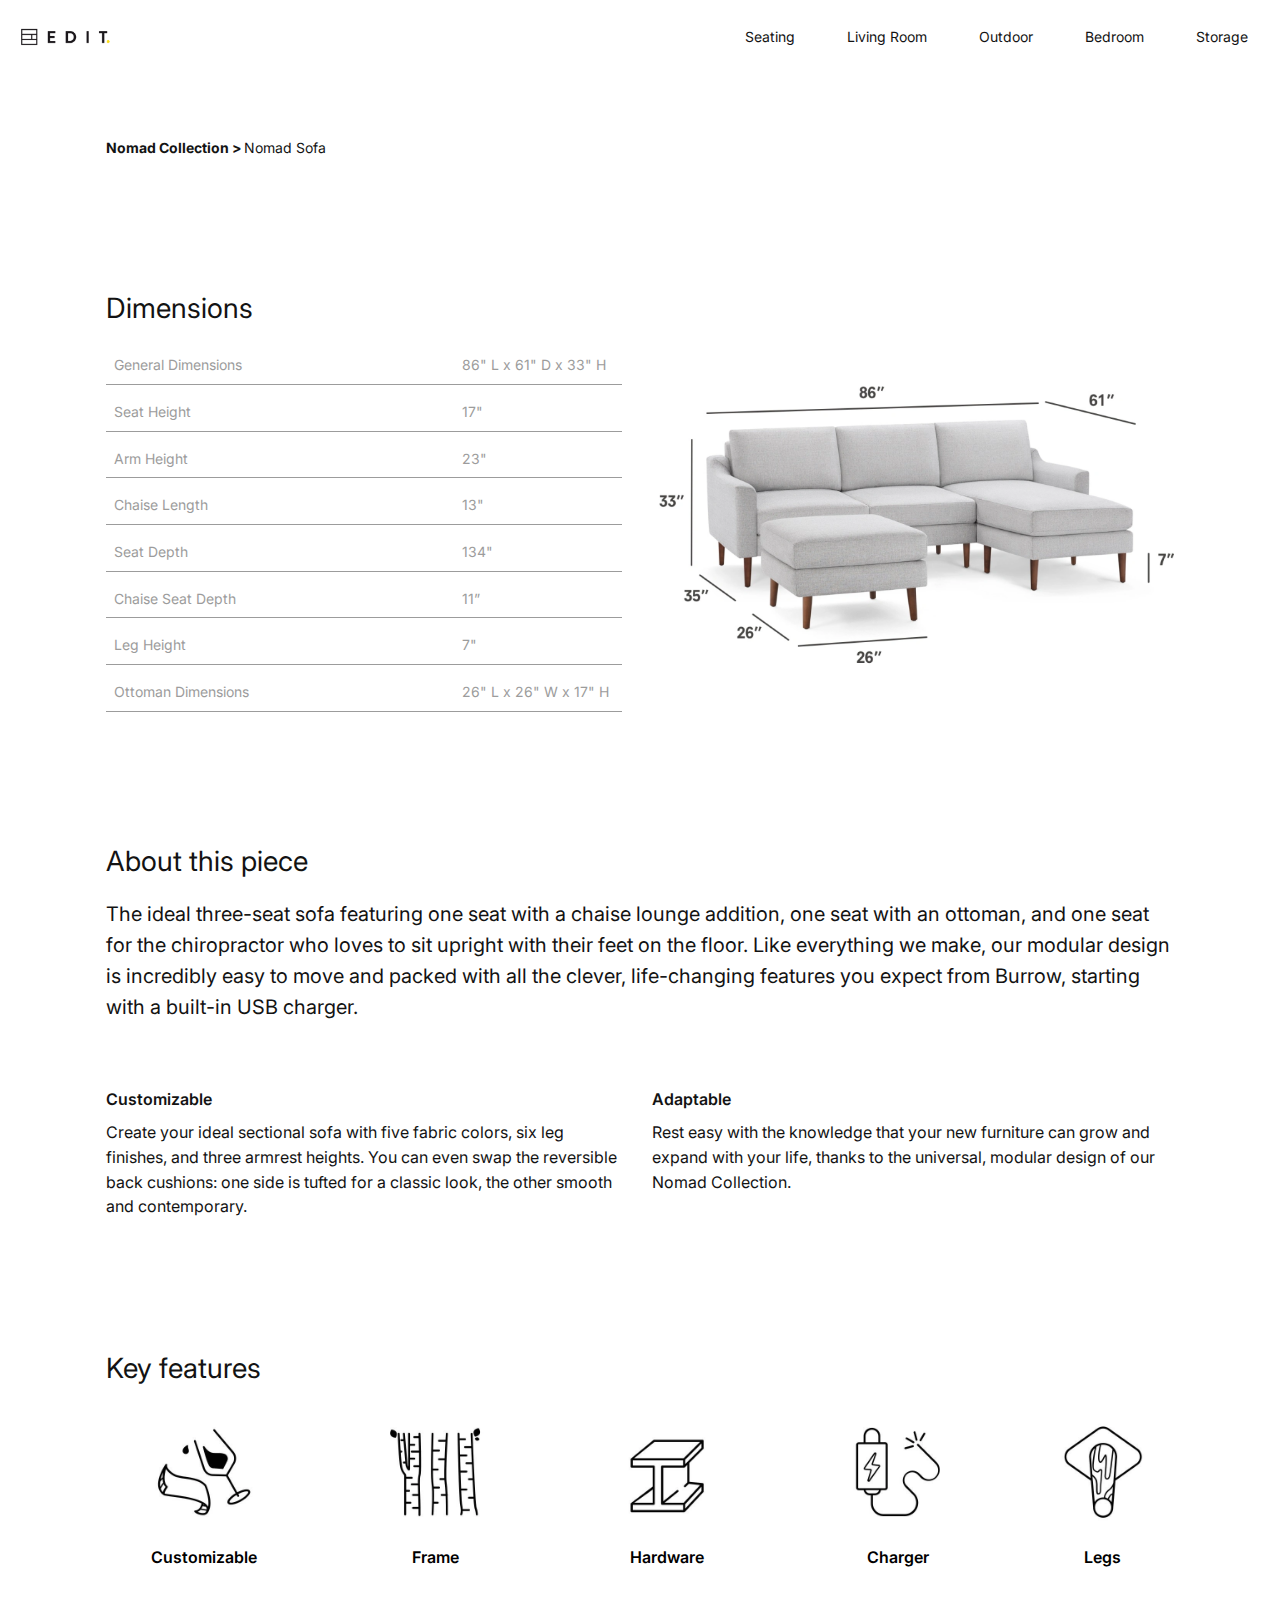
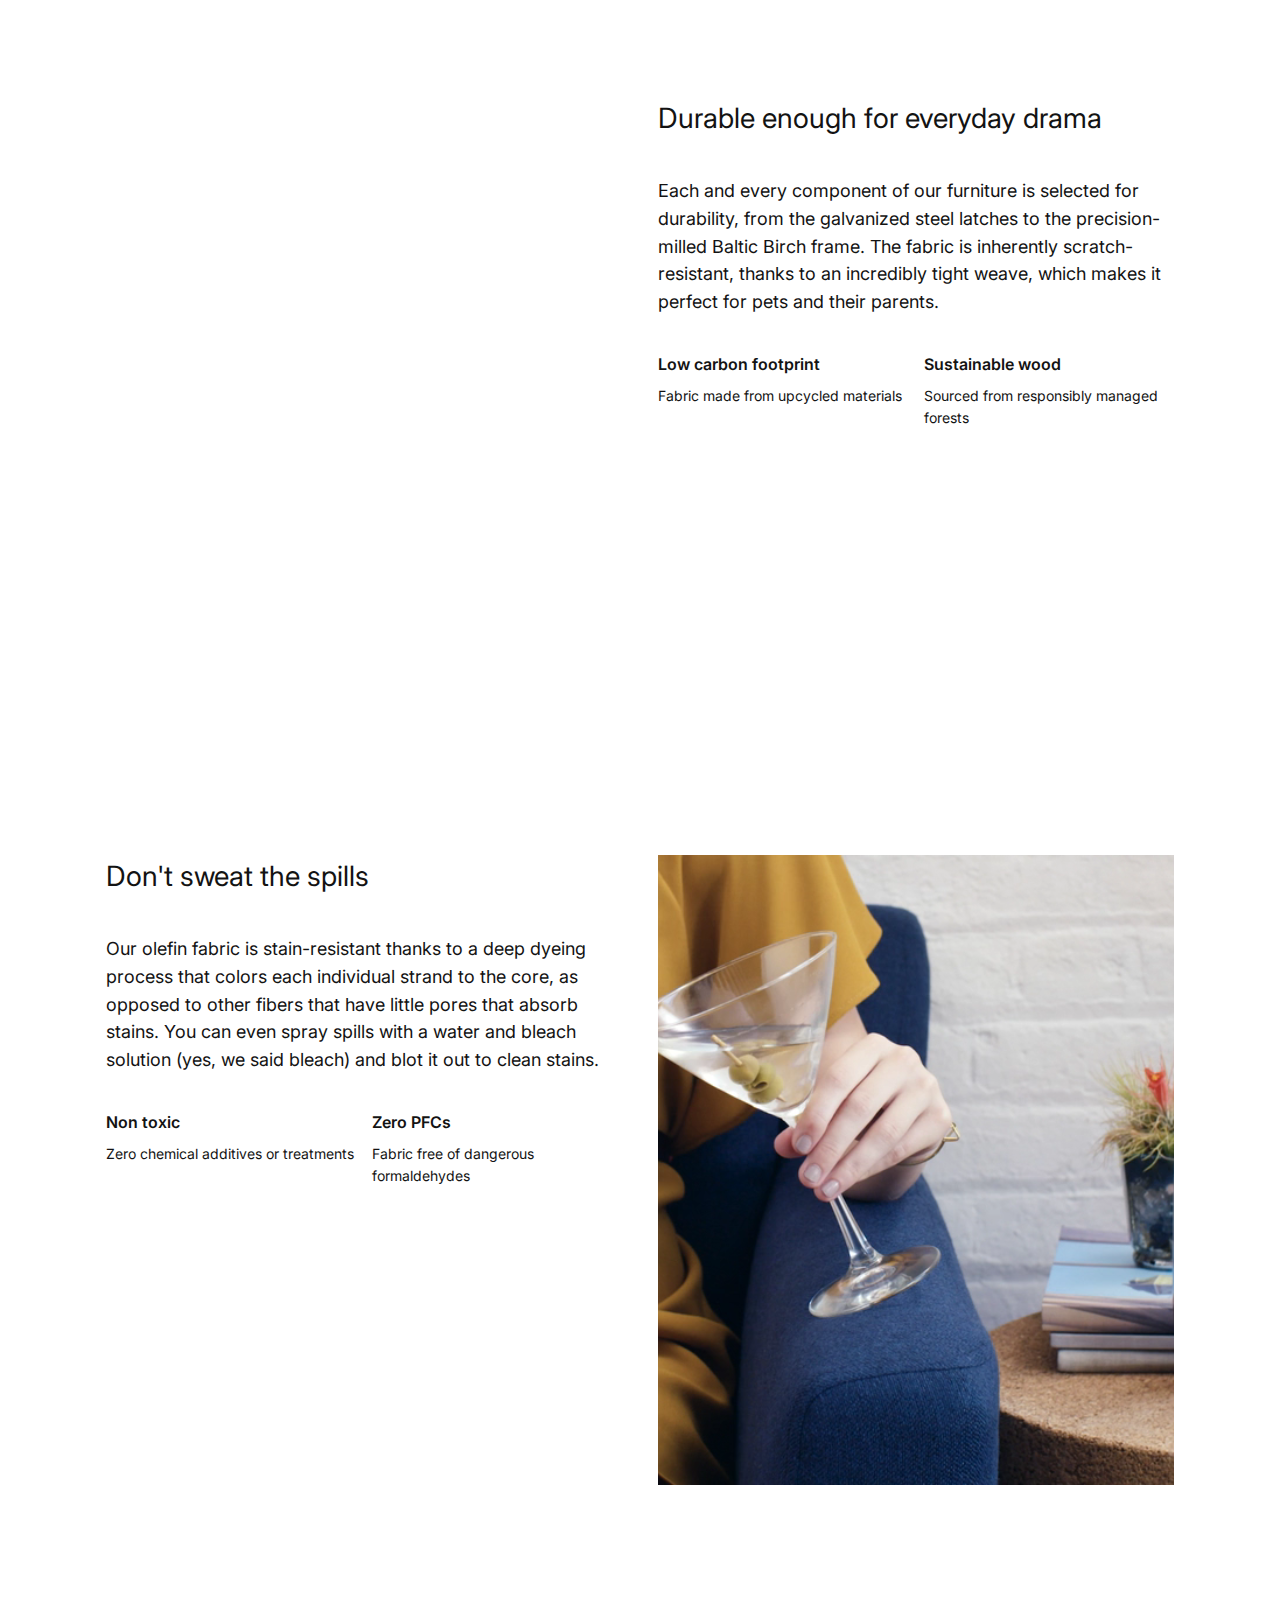
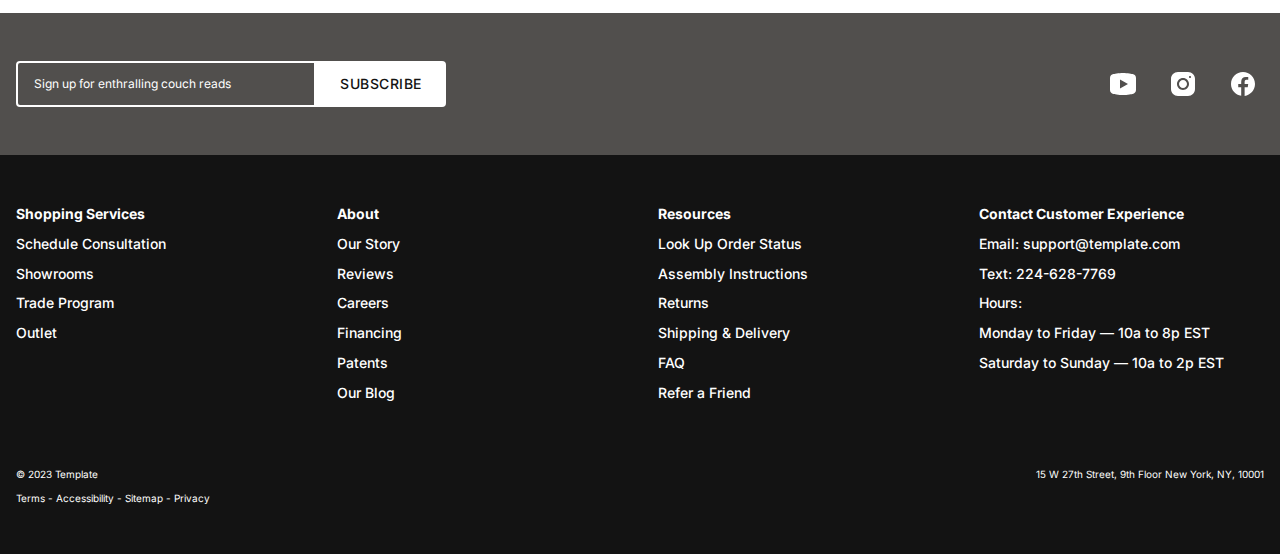
==== commit fcf31cbe: "feat: VF" ====
--- a/ecommerce_homepage/product-page.html
+++ b/ecommerce_homepage/product-page.html
@@ -34,12 +34,12 @@
     <!-- MAIN -->
     <main class="main-container">
       <!-- Product Card -->
-      <section class="product container container-fluid bg-white f-col f-wrap gap-m pad-tb-xl">
+      <section class="product container container-fluid bg-white f-col f-wrap gap-m pad-tb-xl" id="productGrid">
         <div class="product__breadcrumbs-wrapper f-row f-justify-start">
             <a href="/loja/archive-page.html" class="product__breadcrumb product__breadcrumb--link"><p>Nomad Collection ></p></a>
             <p class="product__breadcrumb">Nomad Sofa</p>
         </div>
-        <div class="product__wrapper f-row f-wrap f-justify-start gap-m">
+        <!-- <div class="product__wrapper f-row f-wrap f-justify-start gap-m">
             <div class="product__img-container col-lg-8 col-md-12 f-col f-justify-end f-align-start">
               <div class="product__img-wrapper col-lg-8 col-md-12 f-col f-justify-end f-align-start">
                   <img src="./assets/products/1/product-hover.webp" alt="" class="product__img product__img--hover">
@@ -96,7 +96,7 @@
                 <a href="#" class="btn btn-primary">Add to Cart</a>
             </div>
             </div>
-        </div>
+        </div> -->
       </section>
       <!-- Product Details -->
       <section class="product-details container container-fluid bg-white f-col f-wrap gap-xs pad-tb-xl">
@@ -227,8 +227,8 @@
         </div>
       </section>
       <!-- Related Produtcts -->
-      <section class="related-products-grid container f-col f-align-center pad-bot-xl gap-m">
-        <h6 class="related-products-grid__title text-xxxl text-dark text-w400 text-al-center">Here's what else our designers recommend</h6>
+      <section class="related-products-grid container f-col f-align-center pad-bot-xl gap-m" id="related">
+        <!-- <h6 class="related-products-grid__title text-xxxl text-dark text-w400 text-al-center">Here's what else our designers recommend</h6>
         <div class="related-products-grid__cards f-row gap-s f-wrap">
           <div class="related-products-grid__card col-lg-4 col-md-12 f-col f-justify-end f-align-start">
             <a href="/loja/product-page.html" class="related-products-grid__card-wrapper f-col">
@@ -266,7 +266,7 @@
               </div>
             </a>
           </div>
-        </div>
+        </div> -->
       </section>
     </main>
     <!-- FOOTER -->
@@ -341,5 +341,6 @@
       </div>
     </footer>
     <script src="./js/main.js"></script>
+    <script src="./js/product.js"></script>
   </body>
 </html>
